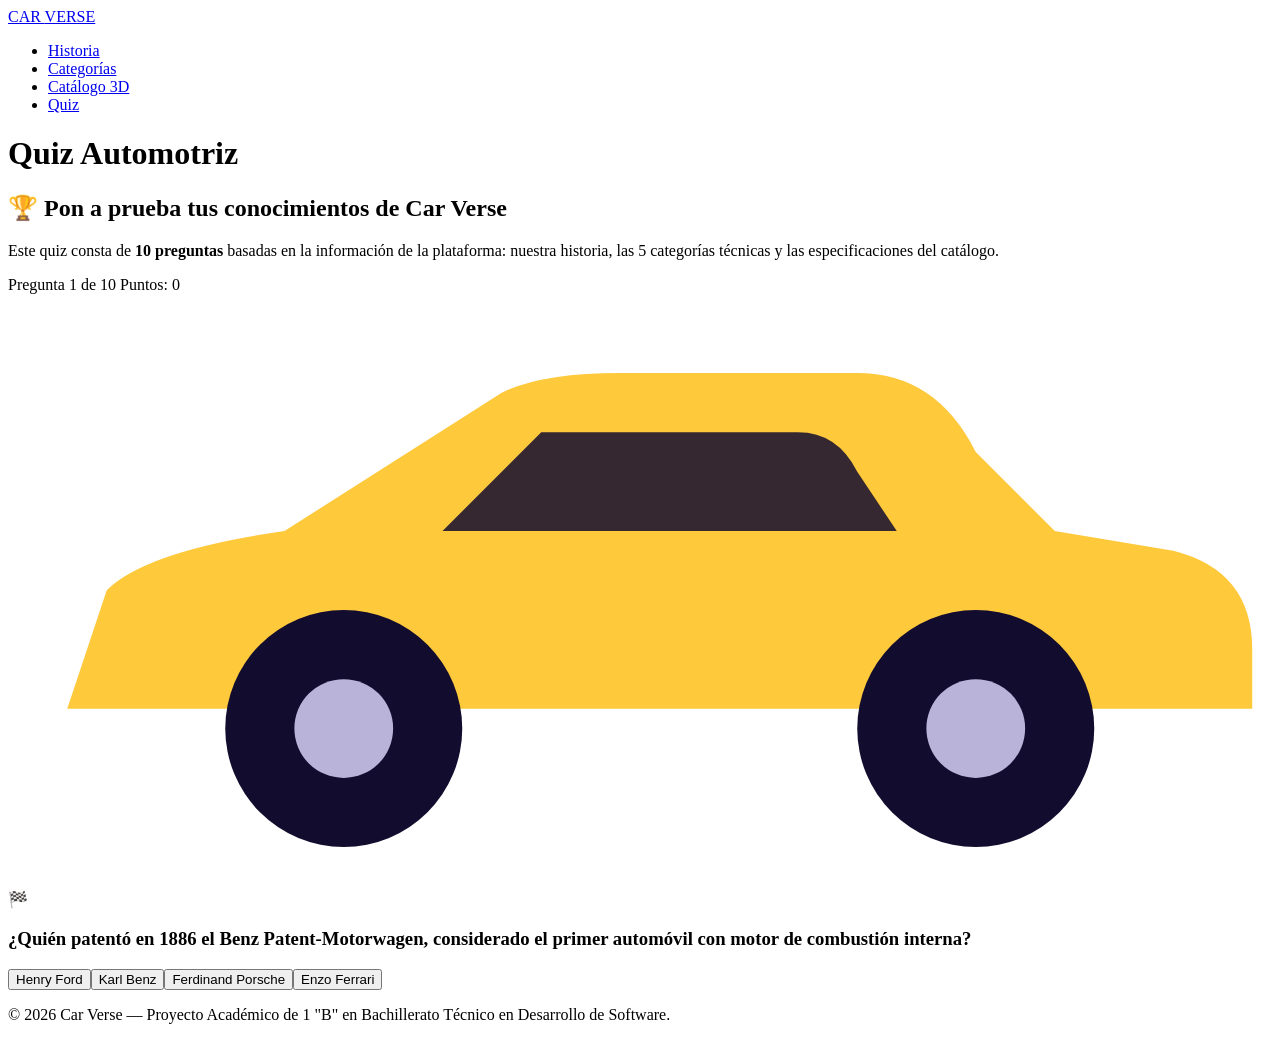
==== quiz.html @ 54120288 "Add files via upload" ====
<!DOCTYPE html>
<html lang="es">
 
<head>
    <meta charset="UTF-8">
    <meta name="viewport" content="width=device-width, initial-scale=1.0">
    <title>Car Verse | Quiz Automotriz (10 Preguntas)</title>
 
    <!-- Fuentes de Google Fonts -->
    <link rel="preconnect" href="https://fonts.googleapis.com">
    <link rel="preconnect" href="https://fonts.gstatic.com" crossorigin>
    <link
        href="https://fonts.googleapis.com/css2?family=Montserrat:wght@400;600;700;800;900&family=Roboto:wght@300;400;500;700&display=swap"
        rel="stylesheet">
 
    <!-- Estilos (incluye los del quiz) -->
       <link rel="stylesheet" href="../Estilos/quiz.css">
</head>
 
<body>
 
    <!-- BARRA DE NAVEGACIÓN -->
    <header>
        <a href="index.html" class="logo">CAR <span>VERSE</span></a>
        <nav>
            <ul>
                <li><a href="index.html#historia">Historia</a></li>
                <li><a href="index.html#categorias">Categorías</a></li>
                <li><a href="index.html#catalogo">Catálogo 3D</a></li>
                <li><a href="quiz.html" class="btn-game-link" aria-current="page">Quiz</a></li>
            </ul>
        </nav>
    </header>
 
    <!-- HERO -->
    <div class="hero hero-quiz">
        <h1>Quiz Automotriz</h1>
    </div>
 
    <!-- CONTENEDOR PRINCIPAL DEL QUIZ -->
    <main class="quiz-wrap">
        <h2>🏆 Pon a prueba tus conocimientos de Car Verse</h2>
        <p class="intro-p">
            Este quiz consta de <strong>10 preguntas</strong> basadas en la información de la plataforma:
            nuestra historia, las 5 categorías técnicas y las especificaciones del catálogo.
        </p>
 
        <!-- BARRA DE PROGRESO CON CARRITO -->
        <div class="quiz-progress-container">
            <div class="quiz-progress-info">
                <span id="questionCount">Pregunta 1 de 10</span>
                <span id="scoreText">Puntos: 0</span>
            </div>
 
            <div class="progress-track" id="progressTrack" role="progressbar" aria-label="Progreso del quiz"
                aria-valuemin="0" aria-valuemax="10" aria-valuenow="0">
                <div class="progress-road">
                    <div class="progress-bar">
                        <div class="progress-fill" id="progressFill"></div>
                    </div>
 
                    <!-- Carrito (SVG mirando a la derecha) -->
                    <div class="progress-car" id="progressCar" aria-hidden="true">
                        <svg viewBox="0 0 64 30" xmlns="http://www.w3.org/2000/svg">
                            <path d="M3 21 L5 15 Q7 13 14 12 L25 5 Q27 4 31 4 L43 4 Q47 4 49 8 L53 12 L59 13 Q63 14 63 18 L63 21 Z"
                                fill="#ffc93c" />
                            <path d="M27 7 L40 7 Q42 7 43 9 L45 12 L22 12 Z" fill="#120c2e" opacity="0.85" />
                            <circle cx="17" cy="22" r="6" fill="#120c2e" />
                            <circle cx="17" cy="22" r="2.5" fill="#b9b3d9" />
                            <circle cx="49" cy="22" r="6" fill="#120c2e" />
                            <circle cx="49" cy="22" r="2.5" fill="#b9b3d9" />
                        </svg>
                    </div>
                </div>
                <span class="progress-flag" aria-hidden="true">🏁</span>
            </div>
        </div>
 
        <!-- TARJETA DE PREGUNTA -->
        <div class="quiz-card" id="quizCard">
            <h3 class="quiz-question" id="quizQuestion">Cargando pregunta...</h3>
            <div class="quiz-options" id="quizOptions">
                <!-- Opciones generadas con JS -->
            </div>
 
            <!-- Explicación tras responder -->
            <p class="quiz-feedback" id="quizFeedback" hidden></p>
            <button class="btn-quiz" id="btnNext" type="button" hidden>Siguiente pregunta</button>
        </div>
 
        <!-- RESULTADOS -->
        <div class="quiz-results" id="quizResults" hidden>
            <h3>🏁 ¡Quiz completado!</h3>
            <p class="results-score" id="finalScoreText">Obtuviste 0 de 10 puntos</p>
            <p class="results-feedback" id="resultsFeedback"></p>
            <button class="btn-quiz" id="btnRestart" type="button">Intentar de nuevo</button>
        </div>
    </main>
 
    <!-- PIE DE PÁGINA -->
    <footer>
        <p>&copy; 2026 Car Verse — Proyecto Académico de 1 "B" en Bachillerato Técnico en Desarrollo de Software.</p>
    </footer>
 
    <script src="quiz.js"></script>
</body>
</html>
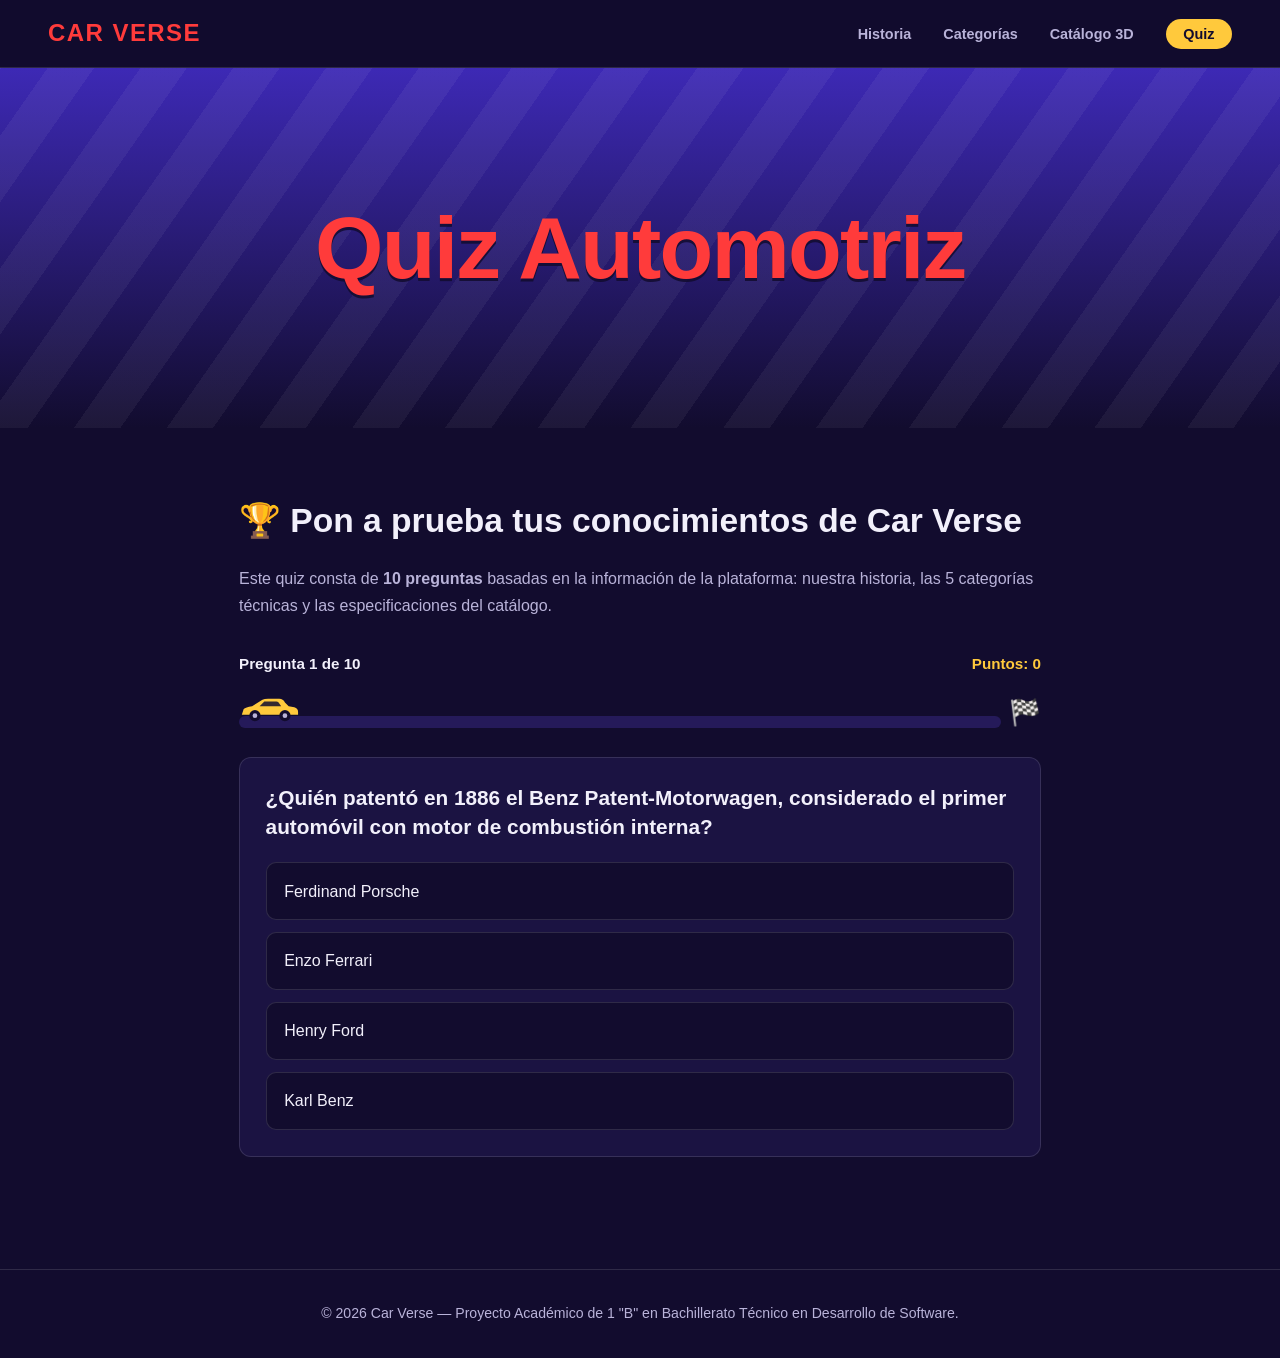
==== commit 5d5f1037: "Update quiz.html" ====
--- a/quiz.html
+++ b/quiz.html
@@ -14,7 +14,7 @@
         rel="stylesheet">
  
     <!-- Estilos (incluye los del quiz) -->
-       <link rel="stylesheet" href="../Estilos/quiz.css">
+       <link rel="stylesheet" href="quiz.css">
 </head>
  
 <body>
@@ -104,4 +104,4 @@
  
     <script src="quiz.js"></script>
 </body>
-</html>+</html>
--- a/quiz.css
+++ b/quiz.css
@@ -0,0 +1,504 @@
+/* ==========================================================================
+   CAR VERSE — quiz.css (estilos independientes de quiz.html)
+   Estructura: variables > base > header > hero > intro > secciones >
+   footer > responsive > quiz
+   ========================================================================== */
+
+/* ---------- 1. VARIABLES ---------- */
+:root {
+    --fondo: #120c2e;          /* azul-violeta muy oscuro */
+    --fondo-2: #1b1342;        /* tarjetas */
+    --fondo-3: #251a5a;        /* hover / bordes */
+    --violeta: #3d29b5;        /* mismo color que los visores 3D */
+    --acento: #ffc93c;         /* amarillo de pista */
+    --acento-oscuro: #d9a514;
+    --rojo: #ff3b3b;           /* logo y título principal */
+    --texto: #f2f0fb;
+    --texto-suave: #b9b3d9;
+    --borde: rgba(255, 255, 255, 0.12);
+
+    --fuente-titulos: "Montserrat", sans-serif;
+    --fuente-texto: "Roboto", sans-serif;
+
+    --alto-header: 68px;
+    --ancho-max: 1120px;
+    --radio: 10px;
+}
+
+/* ---------- 2. BASE ---------- */
+*,
+*::before,
+*::after {
+    box-sizing: border-box;
+    margin: 0;
+    padding: 0;
+}
+
+html {
+    scroll-behavior: smooth;
+    scroll-padding-top: var(--alto-header);
+}
+
+body {
+    font-family: var(--fuente-texto);
+    font-size: 1rem;
+    line-height: 1.7;
+    color: var(--texto);
+    background: var(--fondo);
+}
+
+a {
+    color: inherit;
+    text-decoration: none;
+}
+
+ul {
+    list-style: none;
+}
+
+button,
+input {
+    font: inherit;
+}
+
+/* evita el fondo blanco/gris por defecto del navegador en los botones */
+button {
+    color: inherit;
+    background: none;
+    border: 0;
+}
+
+:focus-visible {
+    outline: 3px solid var(--acento);
+    outline-offset: 3px;
+}
+
+/* ---------- 3. BARRA DE NAVEGACIÓN ---------- */
+header {
+    position: sticky;
+    top: 0;
+    z-index: 100;
+    height: var(--alto-header);
+    padding: 0 clamp(1rem, 4vw, 3rem);
+    display: flex;
+    align-items: center;
+    justify-content: space-between;
+    background: rgba(18, 12, 46, 0.92);
+    backdrop-filter: blur(8px);
+    border-bottom: 1px solid var(--borde);
+}
+
+.logo {
+    font-family: var(--fuente-titulos);
+    font-weight: 900;
+    font-size: 1.5rem;
+    letter-spacing: 0.06em;
+    color: var(--rojo);
+}
+
+.logo span {
+    color: var(--rojo);
+}
+
+nav ul {
+    display: flex;
+    align-items: center;
+    gap: clamp(1rem, 2.5vw, 2rem);
+}
+
+nav a {
+    font-family: var(--fuente-titulos);
+    font-weight: 600;
+    font-size: 0.9rem;
+    color: var(--texto-suave);
+    padding: 0.4rem 0;
+    border-bottom: 2px solid transparent;
+    transition: color 0.2s, border-color 0.2s;
+}
+
+nav a:hover {
+    color: var(--texto);
+    border-color: var(--acento);
+}
+
+nav a.btn-game-link {
+    color: var(--fondo);
+    background: var(--acento);
+    padding: 0.45rem 1.1rem;
+    border-radius: 999px;
+    border-bottom: none;
+    font-weight: 700;
+    transition: background 0.2s;
+}
+
+nav a.btn-game-link:hover {
+    background: var(--acento-oscuro);
+    color: var(--fondo);
+}
+
+/* ---------- 4. ENCABEZADO PRINCIPAL (HERO) ---------- */
+.hero {
+    min-height: 62vh;
+    display: flex;
+    align-items: center;
+    justify-content: center;
+    padding: 4rem 1.5rem;
+    text-align: center;
+    /* rayas diagonales tipo pista sobre el violeta de marca */
+    background:
+        repeating-linear-gradient(
+            -55deg,
+            transparent 0 38px,
+            rgba(255, 255, 255, 0.05) 38px 76px
+        ),
+        linear-gradient(180deg, var(--violeta) 0%, var(--fondo) 100%);
+}
+
+.hero h1 {
+    font-family: var(--fuente-titulos);
+    font-weight: 900;
+    font-size: clamp(2.4rem, 8vw, 5.5rem);
+    line-height: 1.05;
+    letter-spacing: -0.02em;
+    max-width: 14ch;
+    text-wrap: balance;
+    color: var(--rojo);
+    /* sombra oscura para que el rojo se lea bien sobre el violeta */
+    text-shadow: 0 3px 0 rgba(18, 12, 46, 0.85);
+}
+
+/* ---------- 5. INTRODUCCIÓN ---------- */
+.intro-section {
+    max-width: 760px;
+    margin: 0 auto;
+    padding: 5rem 1.5rem 3rem;
+}
+
+.intro-section h2 {
+    font-family: var(--fuente-titulos);
+    font-weight: 800;
+    font-size: clamp(1.6rem, 4vw, 2.2rem);
+    margin-bottom: 1.5rem;
+}
+
+.intro-p {
+    color: var(--texto-suave);
+    margin-bottom: 1.2rem;
+}
+
+/* ---------- 6. SECCIONES (estructura común) ---------- */
+section {
+    max-width: var(--ancho-max);
+    margin: 0 auto;
+    padding: 4rem 1.5rem;
+}
+
+.section-header {
+    margin-bottom: 2.5rem;
+}
+
+.section-header h2 {
+    font-family: var(--fuente-titulos);
+    font-weight: 800;
+    font-size: clamp(1.8rem, 4.5vw, 2.6rem);
+    line-height: 1.15;
+    margin-bottom: 0.5rem;
+}
+
+.section-header p {
+    color: var(--texto-suave);
+    max-width: 60ch;
+}
+
+
+/* ---------- 11. PIE DE PÁGINA ---------- */
+footer {
+    margin-top: 3rem;
+    padding: 2rem 1.5rem;
+    text-align: center;
+    font-size: 0.88rem;
+    color: var(--texto-suave);
+    border-top: 1px solid var(--borde);
+}
+
+/* ---------- 12. RESPONSIVE ---------- */
+@media (max-width: 720px) {
+    header {
+        height: auto;
+        min-height: var(--alto-header);
+        flex-direction: column;
+        gap: 0.5rem;
+        padding-block: 0.7rem;
+    }
+
+    html {
+        scroll-padding-top: 110px;
+    }
+
+    nav ul {
+        flex-wrap: wrap;
+        justify-content: center;
+        gap: 0.6rem 1.1rem;
+    }
+
+    .hero {
+        min-height: 50vh;
+    }
+
+    section {
+        padding: 3rem 1.2rem;
+    }
+}
+
+/* ---------- 13. ACCESIBILIDAD: menos movimiento ---------- */
+@media (prefers-reduced-motion: reduce) {
+    html {
+        scroll-behavior: auto;
+    }
+
+    *,
+    *::before,
+    *::after {
+        transition: none !important;
+    }
+}
+
+
+
+/* ==========================================================================
+   14. QUIZ (quiz.html)
+   ========================================================================== */
+
+.hero-quiz {
+    min-height: 40vh;
+}
+
+/* ---------- CONTENEDOR ---------- */
+.quiz-wrap {
+    max-width: 850px;
+    margin: 0 auto;
+    padding: 4rem 1.5rem 4rem;
+}
+
+.quiz-wrap h2 {
+    font-family: var(--fuente-titulos);
+    font-weight: 800;
+    font-size: clamp(1.5rem, 4vw, 2.1rem);
+    margin-bottom: 1rem;
+}
+
+.quiz-wrap .intro-p {
+    margin-bottom: 2rem;
+}
+
+/* ---------- BARRA DE PROGRESO CON CARRITO ---------- */
+.quiz-progress-container {
+    margin-bottom: 1.8rem;
+}
+
+.quiz-progress-info {
+    display: flex;
+    justify-content: space-between;
+    margin-bottom: 0.4rem;
+    font-family: var(--fuente-titulos);
+    font-weight: 600;
+    font-size: 0.95rem;
+}
+
+#scoreText {
+    color: var(--acento);
+}
+
+.progress-track {
+    --p: 0;          /* progreso de 0 a 1 (lo cambia quiz.js) */
+    --car-w: 60px;
+    display: flex;
+    align-items: flex-end;
+    gap: 0.5rem;
+    height: 44px;
+}
+
+.progress-road {
+    position: relative;
+    flex: 1;
+    height: 100%;
+}
+
+.progress-bar {
+    position: absolute;
+    left: 0;
+    right: 0;
+    bottom: 0;
+    height: 12px;
+    background: var(--fondo-3);
+    border-radius: 6px;
+    overflow: hidden;
+}
+
+.progress-fill {
+    height: 100%;
+    width: calc(var(--p) * 100%);
+    background: var(--acento);
+    border-radius: 6px;
+    transition: width 0.7s ease;
+}
+
+/* El carrito se mueve por la barra: nunca se sale de ella */
+.progress-car {
+    position: absolute;
+    bottom: 5px;
+    left: calc((100% - var(--car-w)) * var(--p));
+    width: var(--car-w);
+    transition: left 0.7s ease;
+}
+
+.progress-car svg {
+    display: block;
+    width: 100%;
+    height: auto;
+}
+
+.progress-flag {
+    font-size: 1.6rem;
+    line-height: 1;
+    padding-bottom: 2px;
+}
+
+/* ---------- TARJETA DE PREGUNTA ---------- */
+.quiz-card {
+    background: var(--fondo-2);
+    border: 1px solid var(--borde);
+    border-radius: 12px;
+    padding: 1.6rem;
+}
+
+.quiz-question {
+    font-family: var(--fuente-titulos);
+    font-weight: 700;
+    font-size: clamp(1.1rem, 3vw, 1.3rem);
+    line-height: 1.4;
+    margin-bottom: 1.3rem;
+}
+
+.quiz-options {
+    display: flex;
+    flex-direction: column;
+    gap: 0.75rem;
+}
+
+.quiz-option {
+    width: 100%;
+    padding: 0.9rem 1.1rem;
+    text-align: left;
+    color: var(--texto);
+    background: var(--fondo);
+    border: 1px solid var(--borde);
+    border-radius: var(--radio);
+    cursor: pointer;
+    transition: border-color 0.2s, background 0.2s;
+}
+
+.quiz-option:hover:not(:disabled) {
+    border-color: var(--acento);
+    background: var(--fondo-3);
+}
+
+.quiz-option:disabled {
+    cursor: default;
+    color: var(--texto);
+}
+
+/* opciones que no se eligieron: se atenúan para resaltar la correcta */
+.quiz-option:disabled:not(.correct):not(.wrong) {
+    opacity: 0.55;
+}
+
+.quiz-option.correct {
+    background: rgba(46, 160, 100, 0.25);
+    border-color: #36b37e;
+}
+
+.quiz-option.wrong {
+    background: rgba(220, 70, 70, 0.22);
+    border-color: #e05555;
+}
+
+/* explicación */
+.quiz-feedback {
+    margin-top: 1.2rem;
+    padding: 0.9rem 1.1rem;
+    color: var(--texto-suave);
+    background: var(--fondo);
+    border-left: 4px solid var(--acento);
+    border-radius: 0 var(--radio) var(--radio) 0;
+}
+
+/* botones del quiz */
+.btn-quiz {
+    margin-top: 1.2rem;
+    padding: 0.8rem 1.8rem;
+    font-family: var(--fuente-titulos);
+    font-weight: 700;
+    color: var(--fondo);
+    background: var(--acento);
+    border: none;
+    border-radius: 999px;
+    cursor: pointer;
+    transition: background 0.2s;
+}
+
+.btn-quiz:hover {
+    background: var(--acento-oscuro);
+}
+
+/* ---------- RESULTADOS ---------- */
+.quiz-results {
+    text-align: center;
+    padding: 2rem 1rem;
+    background: var(--fondo-2);
+    border: 1px solid var(--borde);
+    border-radius: 12px;
+}
+
+.quiz-results h3 {
+    font-family: var(--fuente-titulos);
+    font-weight: 800;
+    font-size: clamp(1.6rem, 5vw, 2.1rem);
+    color: var(--acento);
+}
+
+.results-score {
+    margin: 0.8rem 0;
+    font-size: 1.4rem;
+    font-weight: 700;
+}
+
+.results-feedback {
+    color: var(--texto-suave);
+    max-width: 50ch;
+    margin: 0 auto;
+}
+
+/* [hidden] debe ganar a cualquier display definido arriba */
+.quiz-card [hidden],
+.quiz-results[hidden] {
+    display: none;
+}
+
+@media (max-width: 720px) {
+    .progress-track {
+        --car-w: 48px;
+        height: 38px;
+    }
+
+    .quiz-card {
+        padding: 1.2rem;
+    }
+}
+
+@media (prefers-reduced-motion: reduce) {
+    .progress-fill,
+    .progress-car {
+        transition: none;
+    }
+}
